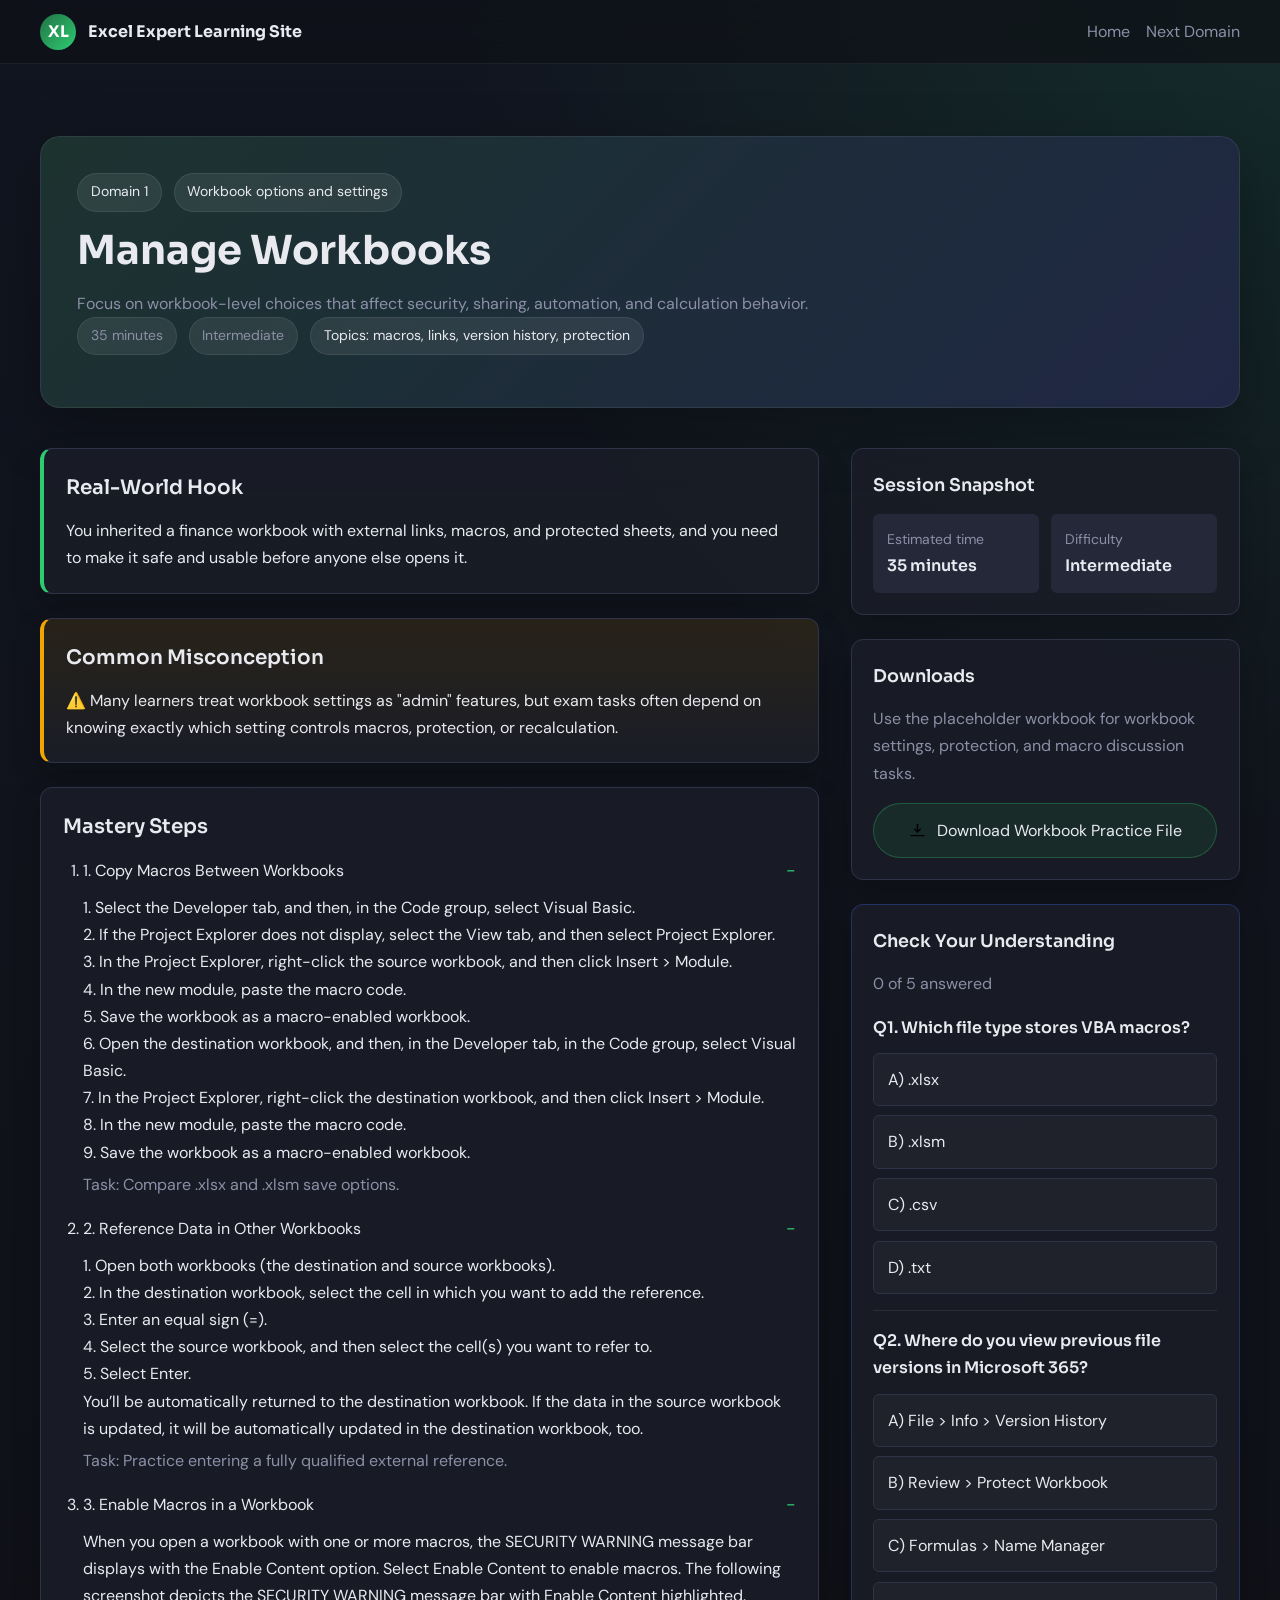
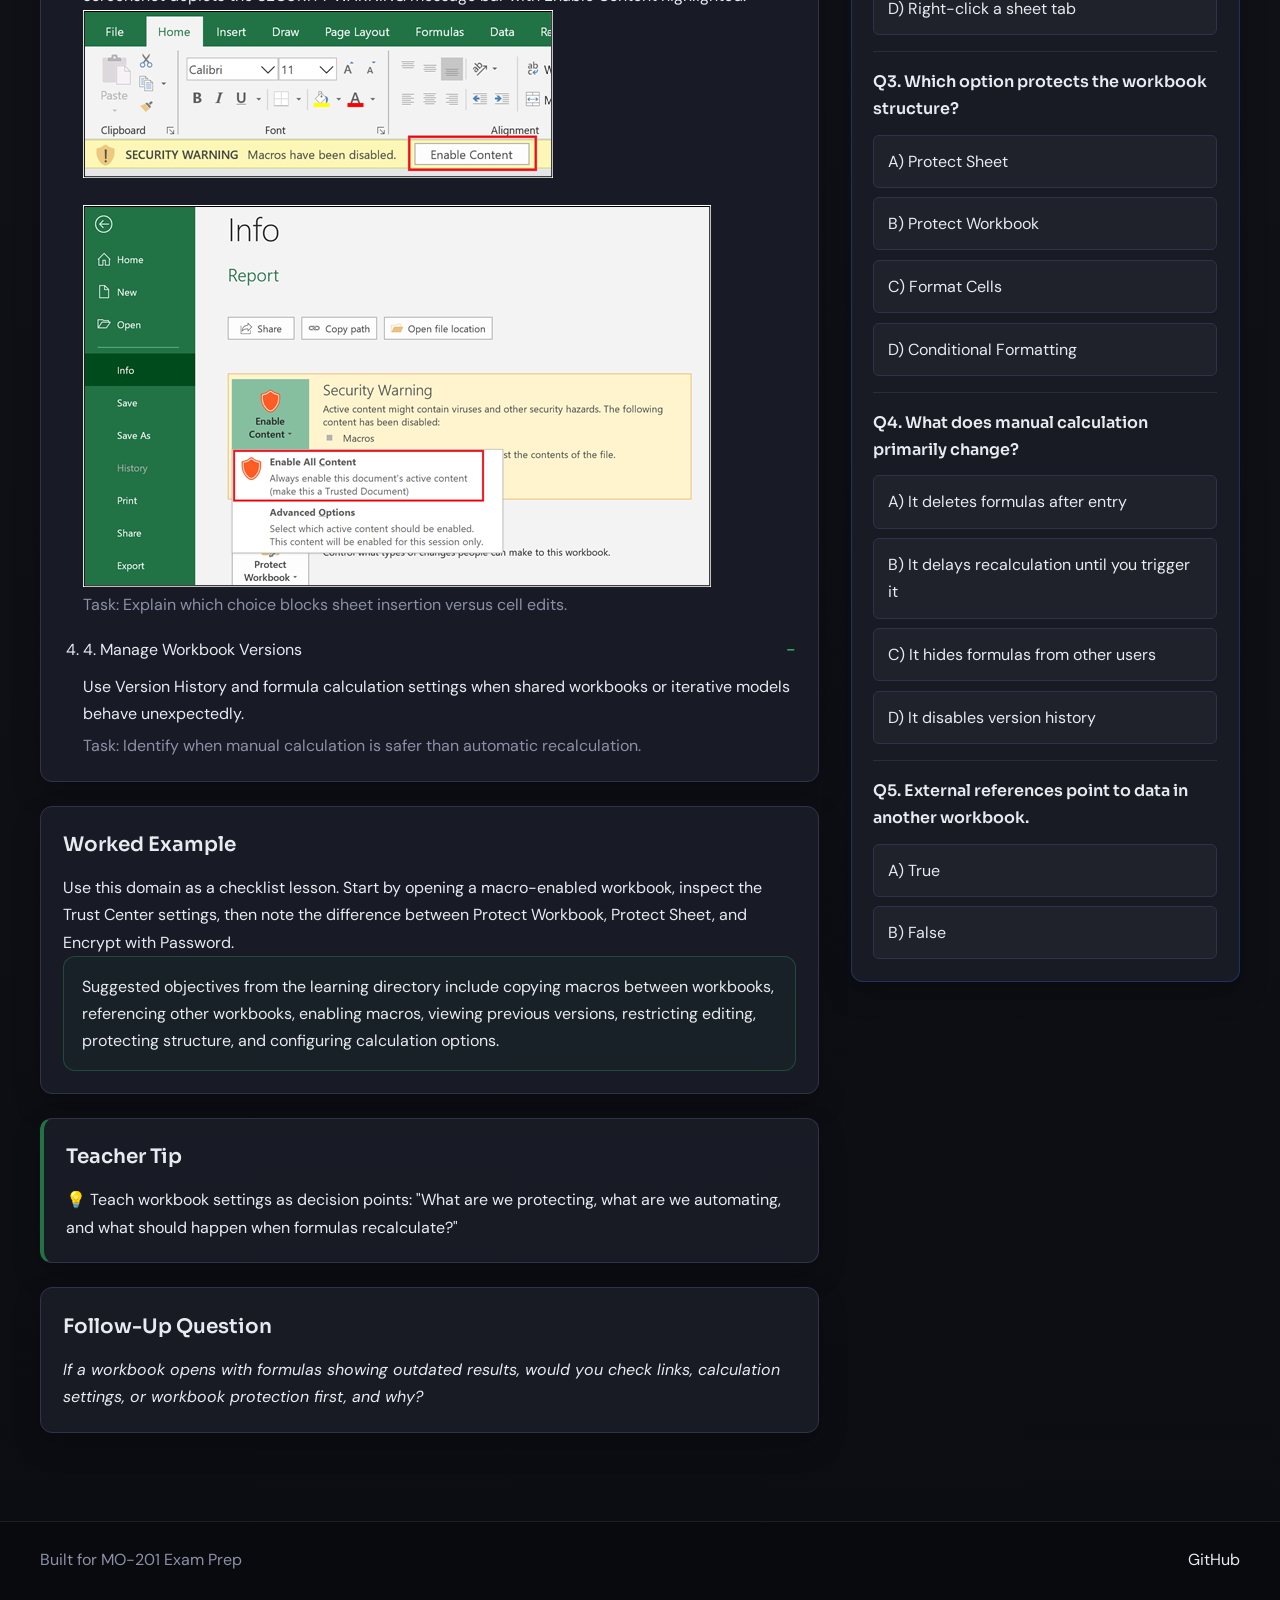
==== site/domain-1-manage-workbooks.html @ 5d4233fe "first commit" ====
<!-- PLACEHOLDER -->
<!DOCTYPE html>
<html lang="en">
<head>
  <meta charset="utf-8">
  <meta name="viewport" content="width=device-width, initial-scale=1">
  <title>Domain 1 | Manage Workbooks</title>
  <meta name="description" content="Workbook management skills for Excel Expert prep: macros, external references, version history, protection, and calculation options.">
  <meta property="og:title" content="Domain 1 | Manage Workbooks">
  <meta property="og:description" content="Study macro settings, workbook versions, protection, and workbook configuration strategies.">
  <meta property="og:type" content="article">
  <meta property="og:image" content="assets/images/domain-1-thumb-1200.png">
  <link href="https://fonts.googleapis.com/css2?family=DM+Sans:wght@400;500&family=JetBrains+Mono:wght@400&family=Sora:wght@400;600;700&display=swap" rel="stylesheet">
  <link rel="stylesheet" href="css/styles.css">
</head>
<body>
  <nav class="nav" aria-label="Main navigation"><div class="nav-inner"><a class="nav-brand" href="index.html"><span class="nav-brand-mark">XL</span><span>Excel Expert Learning Site</span></a><div class="nav-links"><a href="index.html">Home</a><a href="domain-2-manage-data-cells.html">Next Domain</a></div></div></nav>
  <header class="lesson-hero"><div class="page-wrap"><div class="lesson-hero-panel"><div class="breadcrumb"><span class="badge">Domain 1</span><span class="objective-chip">Workbook options and settings</span></div><h1>Manage Workbooks</h1><p><!-- CONTENT: Replace with objective text from Learning Directory row MO-201-1.x -->Focus on workbook-level choices that affect security, sharing, automation, and calculation behavior.</p><div class="lesson-meta"><span class="chip-time">35 minutes</span><span class="chip-difficulty">Intermediate</span><span class="badge">Topics: macros, links, version history, protection</span></div></div></div></header>
  <main class="lesson-grid">
    <article class="lesson-content">
      <section class="hook" aria-labelledby="d1-hook"><h2 class="block-title" id="d1-hook">Real-World Hook</h2><p>You inherited a finance workbook with external links, macros, and protected sheets, and you need to make it safe and usable before anyone else opens it.</p></section>
      <section class="misconception" aria-labelledby="d1-mis"><h2 class="block-title" id="d1-mis">Common Misconception</h2><p>⚠️ Many learners treat workbook settings as "admin" features, but exam tasks often depend on knowing exactly which setting controls macros, protection, or recalculation.</p></section>
      <section class="mastery-steps" aria-labelledby="d1-steps"><h2 class="block-title" id="d1-steps">Mastery Steps</h2><ol>
        <li><button class="step-toggle" type="button" aria-expanded="true"><strong>1. Copy Macros Between Workbooks</strong></button><div class="step-detail is-open"><p>	1. Select the Developer tab, and then, in the Code group, select Visual Basic. <br>
          2. If the Project Explorer does not display, select the View tab, and then select Project Explorer. <br>
          3. In the Project Explorer, right-click the source workbook, and then click Insert &gt; Module. <br>
          4. In the new module, paste the macro code. <br>
          5. Save the workbook as a macro-enabled workbook. <br>
          6. Open the destination workbook, and then, in the Developer tab, in the Code group, select Visual Basic. <br>
          7. In the Project Explorer, right-click the destination workbook, and then click Insert &gt; Module. <br>
          8. In the new module, paste the macro code. <br>
          9. Save the workbook as a macro-enabled workbook. <br>
        </p><span class="step-meta">Task: Compare <code>.xlsx</code> and <code>.xlsm</code> save options.</span></div></li>

        <li><button class="step-toggle" type="button" aria-expanded="true"><strong>2. Reference Data in Other Workbooks</strong></button><div class="step-detail is-open">
          <p>	1. Open both workbooks (the destination and source workbooks). <br>
	      2. In the destination workbook, select the cell in which you want to add the reference. <br> 
	      3. Enter an equal sign (=). <br>
	      4. Select the source workbook, and then select the cell(s) you want to refer to. <br>
	      5. Select Enter.  <br> You’ll be automatically returned to the destination workbook. If the data in the source workbook is updated, it will be automatically updated in the destination workbook, too. <br> </p>
        <span class="step-meta">Task: Practice entering a fully qualified external reference.</span></div></li>

        <li><button class="step-toggle" type="button" aria-expanded="true"><strong>3. Enable Macros in a Workbook</strong></button><div class="step-detail is-open"><p>	When you open a workbook with one or more macros, the SECURITY WARNING message bar displays with the Enable Content option. Select Enable Content to enable macros. The following screenshot depicts the SECURITY WARNING message bar with Enable Content highlighted.
          <img src="assets/images/enable-macros-in-a-workbook.png" alt="Enable Macros in a Workbook"><br>
          <img src="assets/images/enable-macros-in-a-workbook2.png" alt="Enable Macros in a Workbook">
 </p><span class="step-meta">Task: Explain which choice blocks sheet insertion versus cell edits.</span></div></li> 

        <li><button class="step-toggle" type="button" aria-expanded="true"><strong>4. Manage Workbook Versions</strong></button><div class="step-detail is-open"><p>Use Version History and formula calculation settings when shared workbooks or iterative models behave unexpectedly.</p><span class="step-meta">Task: Identify when manual calculation is safer than automatic recalculation.</span></div></li>
      </ol></section>
      <section class="worked-example" aria-labelledby="d1-example"><h2 class="block-title" id="d1-example">Worked Example</h2><p>Use this domain as a checklist lesson. Start by opening a macro-enabled workbook, inspect the Trust Center settings, then note the difference between <em>Protect Workbook</em>, <em>Protect Sheet</em>, and <em>Encrypt with Password</em>.</p><div class="callout"><p>Suggested objectives from the learning directory include copying macros between workbooks, referencing other workbooks, enabling macros, viewing previous versions, restricting editing, protecting structure, and configuring calculation options.</p></div></section>
      <section class="teacher-tip" aria-labelledby="d1-tip"><h2 class="block-title" id="d1-tip">Teacher Tip</h2><p>💡 Teach workbook settings as decision points: "What are we protecting, what are we automating, and what should happen when formulas recalculate?"</p></section>
      <section class="follow-up" aria-labelledby="d1-follow"><h2 class="block-title" id="d1-follow">Follow-Up Question</h2><p><em>If a workbook opens with formulas showing outdated results, would you check links, calculation settings, or workbook protection first, and why?</em></p></section>
    </article>
    <aside class="lesson-sidebar">
      <section class="difficulty-card" aria-labelledby="d1-snap"><h2 id="d1-snap">Session Snapshot</h2><div class="stat-row"><div class="stat-box"><span>Estimated time</span><strong>35 minutes</strong></div><div class="stat-box"><span>Difficulty</span><strong>Intermediate</strong></div></div></section>
      <section class="downloads" aria-labelledby="d1-downloads"><h2 id="d1-downloads">Downloads</h2><p>Use the placeholder workbook for workbook settings, protection, and macro discussion tasks.</p><a class="btn-download" href="assets/workbooks/manage-workbooks-practice.xlsx" download aria-label="Download manage workbooks practice workbook (Excel .xlsx)"><img src="assets/svg/icon-download.svg" alt="Download icon"><span>Download Workbook Practice File</span></a></section>
      <section class="quiz" aria-labelledby="d1-quiz"><h2 id="d1-quiz">Check Your Understanding</h2><p class="quiz-status">0 of 5 answered</p>
        <section class="quiz-question" id="d1-q1" role="radiogroup" aria-labelledby="d1-q1-label"><h3 id="d1-q1-label">Q1. Which file type stores VBA macros?</h3><div class="quiz-options"><button class="quiz-option" type="button" data-correct="false" data-feedback="Standard .xlsx files do not retain VBA macros.">A) .xlsx</button><button class="quiz-option" type="button" data-correct="true" data-feedback="Correct. Macro-enabled workbooks use the .xlsm file type.">B) .xlsm</button><button class="quiz-option" type="button" data-correct="false" data-feedback=".csv files store plain text data, not workbook macros.">C) .csv</button><button class="quiz-option" type="button" data-correct="false" data-feedback=".txt is a text format, not a macro workbook format.">D) .txt</button></div><p class="quiz-feedback" aria-live="polite"></p></section>
        <section class="quiz-question" id="d1-q2" role="radiogroup" aria-labelledby="d1-q2-label"><h3 id="d1-q2-label">Q2. Where do you view previous file versions in Microsoft 365?</h3><div class="quiz-options"><button class="quiz-option" type="button" data-correct="true" data-feedback="Correct. Version History is available from the File tab's Info area.">A) File &gt; Info &gt; Version History</button><button class="quiz-option" type="button" data-correct="false" data-feedback="Review has protection tools, not version history.">B) Review &gt; Protect Workbook</button><button class="quiz-option" type="button" data-correct="false" data-feedback="The Name Manager is unrelated to versions.">C) Formulas &gt; Name Manager</button><button class="quiz-option" type="button" data-correct="false" data-feedback="Sheet tabs do not show saved cloud versions.">D) Right-click a sheet tab</button></div><p class="quiz-feedback" aria-live="polite"></p></section>
        <section class="quiz-question" id="d1-q3" role="radiogroup" aria-labelledby="d1-q3-label"><h3 id="d1-q3-label">Q3. Which option protects the workbook structure?</h3><div class="quiz-options"><button class="quiz-option" type="button" data-correct="false" data-feedback="Protect Sheet controls edits inside a sheet, not workbook structure.">A) Protect Sheet</button><button class="quiz-option" type="button" data-correct="true" data-feedback="Correct. Protect Workbook can block adding, moving, or deleting sheets.">B) Protect Workbook</button><button class="quiz-option" type="button" data-correct="false" data-feedback="Format Cells changes styling and locking states, not structure protection directly.">C) Format Cells</button><button class="quiz-option" type="button" data-correct="false" data-feedback="Conditional formatting is unrelated.">D) Conditional Formatting</button></div><p class="quiz-feedback" aria-live="polite"></p></section>
        <section class="quiz-question" id="d1-q4" role="radiogroup" aria-labelledby="d1-q4-label"><h3 id="d1-q4-label">Q4. What does manual calculation primarily change?</h3><div class="quiz-options"><button class="quiz-option" type="button" data-correct="false" data-feedback="It does not remove formulas.">A) It deletes formulas after entry</button><button class="quiz-option" type="button" data-correct="true" data-feedback="Correct. Excel waits to recalculate until you refresh calculation manually.">B) It delays recalculation until you trigger it</button><button class="quiz-option" type="button" data-correct="false" data-feedback="Manual calculation does not encrypt a workbook.">C) It hides formulas from other users</button><button class="quiz-option" type="button" data-correct="false" data-feedback="Workbook opening behavior is separate from calculation mode.">D) It disables version history</button></div><p class="quiz-feedback" aria-live="polite"></p></section>
        <section class="quiz-question" id="d1-q5" role="radiogroup" aria-labelledby="d1-q5-label"><h3 id="d1-q5-label">Q5. External references point to data in another workbook.</h3><div class="quiz-options"><button class="quiz-option" type="button" data-correct="true" data-feedback="Correct. External references link a formula to cells or ranges in another workbook.">A) True</button><button class="quiz-option" type="button" data-correct="false" data-feedback="False is incorrect here; this is exactly what an external reference does.">B) False</button></div><p class="quiz-feedback" aria-live="polite"></p></section>
        <p class="quiz-summary" hidden></p>
      </section>
    </aside>
  </main>
  <footer class="footer"><div class="footer-inner"><p>Built for MO-201 Exam Prep</p><a href="https://github.com/" target="_blank" rel="noreferrer">GitHub</a></div></footer>
  <script src="js/app.js"></script>
</body>
</html>
---- site/css/styles.css ----
html, body, div, span, applet, object, iframe,
h1, h2, h3, h4, h5, h6, p, blockquote, pre,
a, abbr, acronym, address, big, cite, code,
del, dfn, em, img, ins, kbd, q, s, samp,
small, strike, strong, sub, sup, tt, var,
b, u, i, center, dl, dt, dd, ol, ul, li,
fieldset, form, label, legend, table, caption,
tbody, tfoot, thead, tr, th, td, article,
aside, canvas, details, embed, figure, figcaption,
footer, header, hgroup, menu, nav, output, ruby,
section, summary, time, mark, audio, video {
  margin: 0;
  padding: 0;
  border: 0;
  font: inherit;
  vertical-align: baseline;
}

article, aside, details, figcaption, figure,
footer, header, hgroup, menu, nav, section {
  display: block;
}

body {
  line-height: 1;
}

ol, ul {
  list-style: none;
}

blockquote, q {
  quotes: none;
}

blockquote::before, blockquote::after,
q::before, q::after {
  content: '';
  content: none;
}

table {
  border-collapse: collapse;
  border-spacing: 0;
}

:root {
  --color-bg: #0f1117;
  --color-surface: #1a1d27;
  --color-surface-2: #242838;
  --color-accent: #217346;
  --color-accent-light: #2ecc71;
  --color-text: #e8eaf0;
  --color-text-muted: #8b90a7;
  --color-border: #2f3347;
  --color-warning: #f0a500;
  --color-quiz: #3b5bdb;
  --radius-sm: 6px;
  --radius-md: 12px;
  --radius-lg: 20px;
  --font-display: 'Sora', sans-serif;
  --font-body: 'DM Sans', sans-serif;
  --font-mono: 'JetBrains Mono', monospace;
  --shadow-lg: 0 20px 60px rgba(0, 0, 0, 0.28);
  --shadow-md: 0 12px 30px rgba(0, 0, 0, 0.2);
  --content-width: 1200px;
}

*,
*::before,
*::after {
  box-sizing: border-box;
}

html {
  scroll-behavior: smooth;
}

body {
  background:
    radial-gradient(circle at top right, rgba(46, 204, 113, 0.12), transparent 24%),
    linear-gradient(180deg, #111520 0%, #0f1117 50%, #0b0d12 100%);
  color: var(--color-text);
  font-family: var(--font-body);
  font-size: 1rem;
  line-height: 1.7;
  min-height: 100vh;
}

img {
  display: block;
  max-width: 100%;
}

a {
  color: inherit;
  text-decoration: none;
}

button,
input,
textarea {
  font: inherit;
}

button {
  border: 0;
  cursor: pointer;
}

::selection {
  background: rgba(46, 204, 113, 0.28);
  color: #fff;
}

.sr-only {
  position: absolute;
  width: 1px;
  height: 1px;
  padding: 0;
  margin: -1px;
  overflow: hidden;
  clip: rect(0, 0, 0, 0);
  white-space: nowrap;
  border: 0;
}

.site-shell,
.page-wrap {
  width: min(100% - 2rem, var(--content-width));
  margin: 0 auto;
}

.nav {
  position: sticky;
  top: 0;
  z-index: 40;
  height: 64px;
  border-bottom: 1px solid rgba(255, 255, 255, 0.06);
  background: rgba(15, 17, 23, 0.72);
  backdrop-filter: blur(12px);
  transition: box-shadow 0.2s ease, background 0.2s ease;
}

.nav.scrolled {
  box-shadow: 0 12px 30px rgba(0, 0, 0, 0.25);
  background: rgba(15, 17, 23, 0.9);
}

.nav-inner {
  width: min(100% - 2rem, var(--content-width));
  height: 100%;
  margin: 0 auto;
  display: flex;
  align-items: center;
  justify-content: space-between;
  gap: 1rem;
}

.nav-brand {
  display: inline-flex;
  align-items: center;
  gap: 0.75rem;
  font-family: var(--font-display);
  font-weight: 700;
}

.nav-brand-mark {
  width: 2.25rem;
  height: 2.25rem;
  display: inline-grid;
  place-items: center;
  border-radius: 50%;
  background: linear-gradient(135deg, var(--color-accent), var(--color-accent-light));
  color: #fff;
}

.nav-links {
  display: flex;
  align-items: center;
  flex-wrap: wrap;
  gap: 1rem;
  color: var(--color-text-muted);
}

.nav-links a:hover,
.nav-links a:focus-visible {
  color: var(--color-text);
}

.btn-primary,
.btn-download,
.btn-secondary,
.copy-btn {
  display: inline-flex;
  align-items: center;
  justify-content: center;
  gap: 0.65rem;
  min-height: 2.875rem;
  padding: 0.8rem 1.1rem;
  border-radius: 999px;
  transition: transform 0.18s ease, background 0.18s ease, border-color 0.18s ease;
}

.btn-primary {
  background: linear-gradient(135deg, var(--color-accent), var(--color-accent-light));
  color: #fff;
  font-weight: 600;
  box-shadow: var(--shadow-md);
}

.btn-secondary,
.copy-btn {
  border: 1px solid var(--color-border);
  background: rgba(255, 255, 255, 0.03);
  color: var(--color-text);
}

.btn-download {
  width: 100%;
  border: 1px solid rgba(46, 204, 113, 0.3);
  background: rgba(33, 115, 70, 0.18);
  color: var(--color-text);
}

.btn-primary:hover,
.btn-download:hover,
.btn-secondary:hover,
.copy-btn:hover {
  transform: translateY(-1px);
}

.page-header,
.lesson-hero {
  padding: 4.5rem 0 2.5rem;
}

.hero-panel,
.lesson-hero-panel {
  border: 1px solid rgba(255, 255, 255, 0.08);
  border-radius: var(--radius-lg);
  background:
    linear-gradient(135deg, rgba(33, 115, 70, 0.25), rgba(59, 91, 219, 0.16)),
    var(--color-surface);
  box-shadow: var(--shadow-lg);
  padding: 2.25rem;
}

.hero-panel h1,
.lesson-hero h1 {
  font-family: var(--font-display);
  font-size: clamp(2rem, 4vw, 2.5rem);
  line-height: 1.15;
  font-weight: 700;
  margin-bottom: 1rem;
}

.hero-panel p,
.lesson-hero p {
  color: var(--color-text-muted);
  max-width: 70ch;
}

.hero-actions {
  display: flex;
  gap: 1rem;
  flex-wrap: wrap;
  margin-top: 1.5rem;
}

.breadcrumb,
.hero-meta,
.lesson-meta {
  display: flex;
  align-items: center;
  gap: 0.75rem;
  flex-wrap: wrap;
  margin-bottom: 1rem;
}

.badge,
.chip-time,
.chip-difficulty,
.objective-chip {
  display: inline-flex;
  align-items: center;
  gap: 0.4rem;
  padding: 0.4rem 0.8rem;
  border-radius: 999px;
  background: rgba(255, 255, 255, 0.08);
  border: 1px solid rgba(255, 255, 255, 0.08);
  color: var(--color-text);
  font-size: 0.875rem;
}

.chip-time,
.chip-difficulty {
  color: var(--color-text-muted);
}

.lesson-grid {
  width: min(100% - 2rem, var(--content-width));
  margin: 0 auto;
  padding: 0 0 4rem;
  display: grid;
  grid-template-columns: minmax(0, 2fr) minmax(280px, 1fr);
  gap: 2rem;
  align-items: start;
}

.lesson-content,
.lesson-sidebar {
  min-width: 0;
}

.lesson-content > *,
.lesson-sidebar > * {
  margin-bottom: 1.5rem;
}

.hook,
.misconception,
.mastery-steps,
.worked-example,
.teacher-tip,
.follow-up,
.difficulty-card,
.downloads,
.quiz,
.domain-card,
.use-step,
.resource-list,
.overview-card {
  border: 1px solid var(--color-border);
  border-radius: var(--radius-md);
  background: rgba(26, 29, 39, 0.92);
  padding: 1.35rem;
  box-shadow: var(--shadow-md);
}

.hook {
  border-left: 4px solid var(--color-accent-light);
}

.misconception {
  border-left: 4px solid var(--color-warning);
  background: linear-gradient(180deg, rgba(240, 165, 0, 0.11), rgba(26, 29, 39, 0.94));
}

.teacher-tip {
  border-left: 4px solid var(--color-accent);
}

.follow-up em {
  color: var(--color-text);
  font-style: italic;
}

.block-title {
  font-family: var(--font-display);
  font-size: 1.25rem;
  font-weight: 600;
  margin-bottom: 0.75rem;
}

.mastery-steps ol {
  list-style: decimal;
  padding-left: 1.25rem;
}

.mastery-steps li + li {
  margin-top: 1rem;
}

.mastery-steps strong {
  color: var(--color-text);
}

.step-meta {
  display: block;
  color: var(--color-text-muted);
  margin-top: 0.3rem;
}

.step-toggle {
  width: 100%;
  display: flex;
  justify-content: space-between;
  align-items: center;
  gap: 1rem;
  background: transparent;
  color: var(--color-text);
  padding: 0;
  text-align: left;
}

.step-toggle::after {
  content: '+';
  color: var(--color-accent-light);
  font-size: 1.1rem;
}

.step-toggle[aria-expanded='true']::after {
  content: '-';
}

.step-detail {
  margin-top: 0.5rem;
}

.csv-toolbar {
  display: flex;
  justify-content: space-between;
  align-items: center;
  gap: 1rem;
  flex-wrap: wrap;
  margin-bottom: 0.9rem;
}

.csv-preview {
  overflow-x: auto;
  border: 1px solid rgba(255, 255, 255, 0.08);
  border-radius: var(--radius-sm);
  background: rgba(10, 12, 18, 0.86);
}

.csv-preview table {
  width: 100%;
  min-width: 620px;
  font-family: var(--font-mono);
  font-size: 0.875rem;
}

.csv-preview caption {
  caption-side: top;
  text-align: left;
  padding: 0.85rem 1rem 0;
  color: var(--color-text-muted);
}

.csv-preview th,
.csv-preview td {
  border: 1px solid rgba(255, 255, 255, 0.08);
  padding: 0.75rem;
  text-align: left;
}

.csv-preview thead th,
.csv-preview tbody th {
  background: rgba(255, 255, 255, 0.04);
  font-weight: 500;
}

.lesson-sidebar {
  position: sticky;
  top: 88px;
}

.difficulty-card h2,
.downloads h2,
.quiz h2 {
  font-family: var(--font-display);
  font-size: 1.1rem;
  font-weight: 600;
  margin-bottom: 0.85rem;
}

.stat-row {
  display: grid;
  grid-template-columns: repeat(2, minmax(0, 1fr));
  gap: 0.75rem;
}

.stat-box {
  padding: 0.85rem;
  border-radius: var(--radius-sm);
  background: var(--color-surface-2);
}

.stat-box span {
  display: block;
  color: var(--color-text-muted);
  font-size: 0.875rem;
}

.stat-box strong {
  font-family: var(--font-display);
  font-weight: 600;
}

.downloads p {
  color: var(--color-text-muted);
  margin-bottom: 1rem;
}

.downloads img {
  width: 1.15rem;
  height: 1.15rem;
}

.quiz {
  border-color: rgba(59, 91, 219, 0.35);
}

.quiz-status {
  color: var(--color-text-muted);
  margin-bottom: 1rem;
}

.quiz-question + .quiz-question {
  margin-top: 1rem;
  padding-top: 1rem;
  border-top: 1px solid rgba(255, 255, 255, 0.08);
}

.quiz-question h3 {
  font-family: var(--font-display);
  font-size: 1rem;
  font-weight: 600;
  margin-bottom: 0.75rem;
}

.quiz-options {
  display: grid;
  gap: 0.6rem;
}

.quiz-option {
  width: 100%;
  text-align: left;
  border-radius: var(--radius-sm);
  border: 1px solid var(--color-border);
  background: rgba(255, 255, 255, 0.03);
  color: var(--color-text);
  padding: 0.75rem 0.85rem;
}

.quiz-option:hover,
.quiz-option:focus-visible {
  border-color: rgba(59, 91, 219, 0.7);
}

.quiz-option.correct {
  border-color: rgba(46, 204, 113, 0.8);
  background: rgba(46, 204, 113, 0.1);
}

.quiz-option.incorrect {
  border-color: rgba(240, 165, 0, 0.8);
  background: rgba(240, 165, 0, 0.08);
}

.quiz-feedback {
  display: none;
  margin-top: 0.65rem;
  padding: 0.7rem 0.8rem;
  border-radius: var(--radius-sm);
  background: rgba(255, 255, 255, 0.05);
  color: var(--color-text-muted);
}

.quiz-feedback.is-visible {
  display: block;
}

.quiz-summary {
  margin-top: 1rem;
  padding: 0.9rem;
  border-radius: var(--radius-sm);
  background: rgba(59, 91, 219, 0.12);
  color: var(--color-text);
}

.domain-grid {
  display: grid;
  grid-template-columns: repeat(3, minmax(0, 1fr));
  gap: 1.25rem;
}

.domain-card {
  position: relative;
  overflow: hidden;
  display: flex;
  flex-direction: column;
  gap: 1rem;
}

.domain-card::after {
  content: '';
  position: absolute;
  inset: auto 0 0 0;
  height: 4px;
  background: linear-gradient(90deg, var(--color-accent), var(--color-accent-light));
}

.domain-card:hover {
  transform: translateY(-3px);
}

.domain-card-header {
  display: flex;
  justify-content: space-between;
  align-items: flex-start;
  gap: 1rem;
}

.domain-icon {
  width: 3rem;
  height: 3rem;
  padding: 0.65rem;
  border-radius: var(--radius-sm);
  background: rgba(33, 115, 70, 0.14);
  color: var(--color-accent-light);
}

.domain-card h3 {
  font-family: var(--font-display);
  font-size: 1.2rem;
  font-weight: 600;
}

.domain-card p,
.use-step p,
.overview-card p,
.resource-list li {
  color: var(--color-text-muted);
}

.domain-meta,
.resource-list ul {
  display: flex;
  flex-wrap: wrap;
  gap: 0.6rem;
}

.progress-toggle {
  display: inline-flex;
  align-items: center;
  gap: 0.55rem;
  color: var(--color-text-muted);
}

.progress-toggle input {
  accent-color: var(--color-accent-light);
}

.section-block {
  padding: 1rem 0 4rem;
}

.section-block h2 {
  font-family: var(--font-display);
  font-size: 1.75rem;
  font-weight: 600;
  margin-bottom: 0.75rem;
}

.section-intro {
  color: var(--color-text-muted);
  margin-bottom: 1.5rem;
  max-width: 70ch;
}

.three-up {
  display: grid;
  grid-template-columns: repeat(3, minmax(0, 1fr));
  gap: 1.25rem;
}

.callout {
  border: 1px solid rgba(46, 204, 113, 0.25);
  background: rgba(33, 115, 70, 0.08);
  border-radius: var(--radius-md);
  padding: 1rem 1.15rem;
}

.footer {
  border-top: 1px solid rgba(255, 255, 255, 0.08);
  background: rgba(0, 0, 0, 0.2);
}

.footer-inner {
  width: min(100% - 2rem, var(--content-width));
  margin: 0 auto;
  padding: 1.5rem 0 2rem;
  display: flex;
  justify-content: space-between;
  gap: 1rem;
  flex-wrap: wrap;
  color: var(--color-text-muted);
}

.footer a {
  color: var(--color-text);
}

.footer a:hover,
.footer a:focus-visible {
  color: var(--color-accent-light);
}

/* Tablet */
@media (max-width: 1024px) {
  .domain-grid,
  .three-up {
    grid-template-columns: repeat(2, minmax(0, 1fr));
  }

  .lesson-grid {
    grid-template-columns: 1fr;
  }

  .lesson-sidebar {
    position: static;
  }
}

/* Mobile */
@media (max-width: 768px) {
  .nav {
    height: auto;
    padding: 0.8rem 0;
  }

  .nav-inner,
  .nav-links {
    align-items: flex-start;
  }

  .nav-inner {
    flex-direction: column;
  }

  .domain-grid,
  .three-up {
    grid-template-columns: 1fr;
  }

  .lesson-hero,
  .page-header {
    padding-top: 3.25rem;
  }

  .hero-panel,
  .lesson-hero-panel {
    padding: 1.5rem;
  }

  .mastery-steps li {
    padding-bottom: 0.65rem;
    border-bottom: 1px solid rgba(255, 255, 255, 0.06);
  }

  .mastery-steps li:last-child {
    border-bottom: 0;
  }

  .mastery-steps .step-detail {
    display: none;
  }

  .mastery-steps .step-detail.is-open {
    display: block;
  }
}

/* Small mobile */
@media (max-width: 480px) {
  body {
    font-size: 0.95rem;
  }

  .hero-actions,
  .breadcrumb,
  .lesson-meta,
  .domain-meta,
  .stat-row {
    grid-template-columns: 1fr;
  }

  .hero-actions {
    flex-direction: column;
  }

  .btn-primary,
  .btn-secondary,
  .copy-btn {
    width: 100%;
  }
}

@media print {
  body {
    background: #fff;
    color: #000;
    font-size: 11pt;
  }

  .nav,
  .lesson-sidebar,
  .footer,
  .copy-btn,
  .btn-primary,
  .btn-secondary {
    display: none !important;
  }

  .lesson-grid,
  .page-wrap,
  .site-shell {
    width: 100%;
    margin: 0;
    padding: 0;
    display: block;
  }

  .hook,
  .misconception,
  .mastery-steps,
  .worked-example,
  .teacher-tip,
  .follow-up {
    box-shadow: none;
    border: 1px solid #aaa;
    background: #fff;
    break-inside: avoid;
  }
}
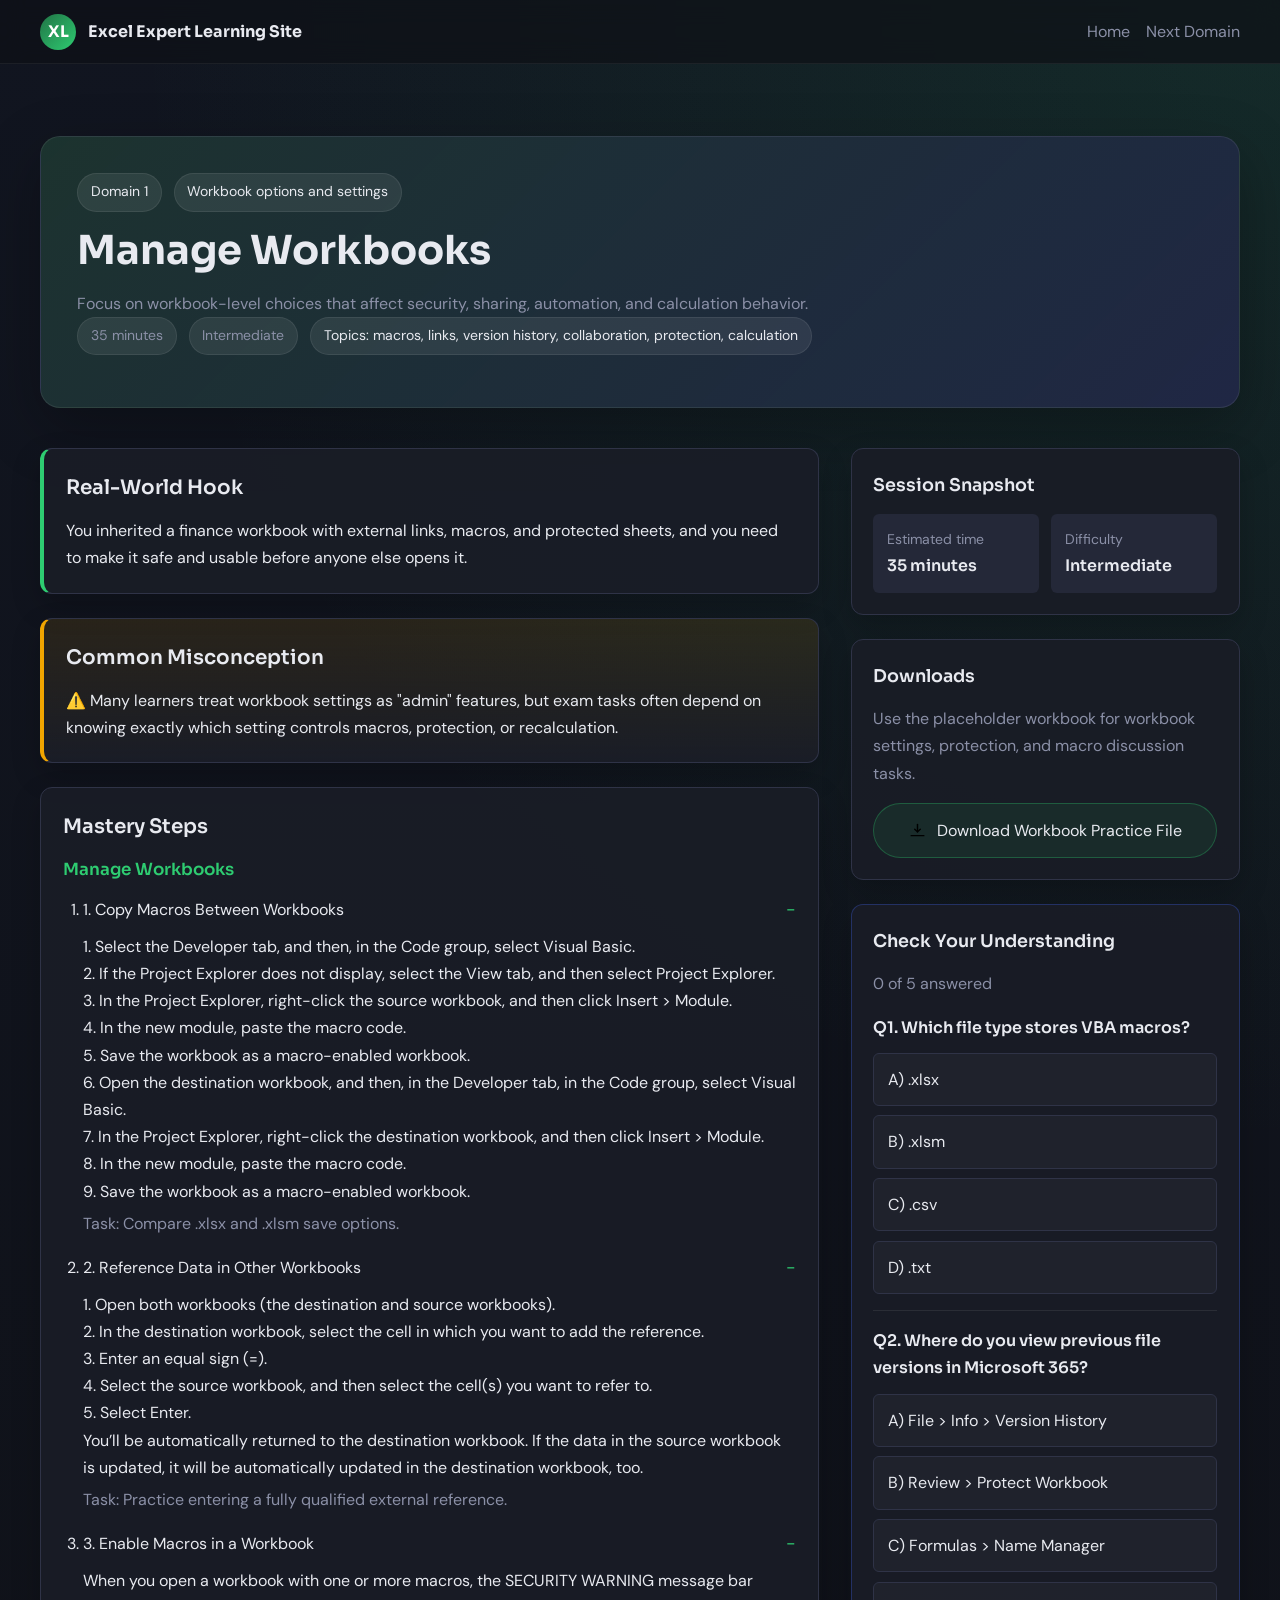
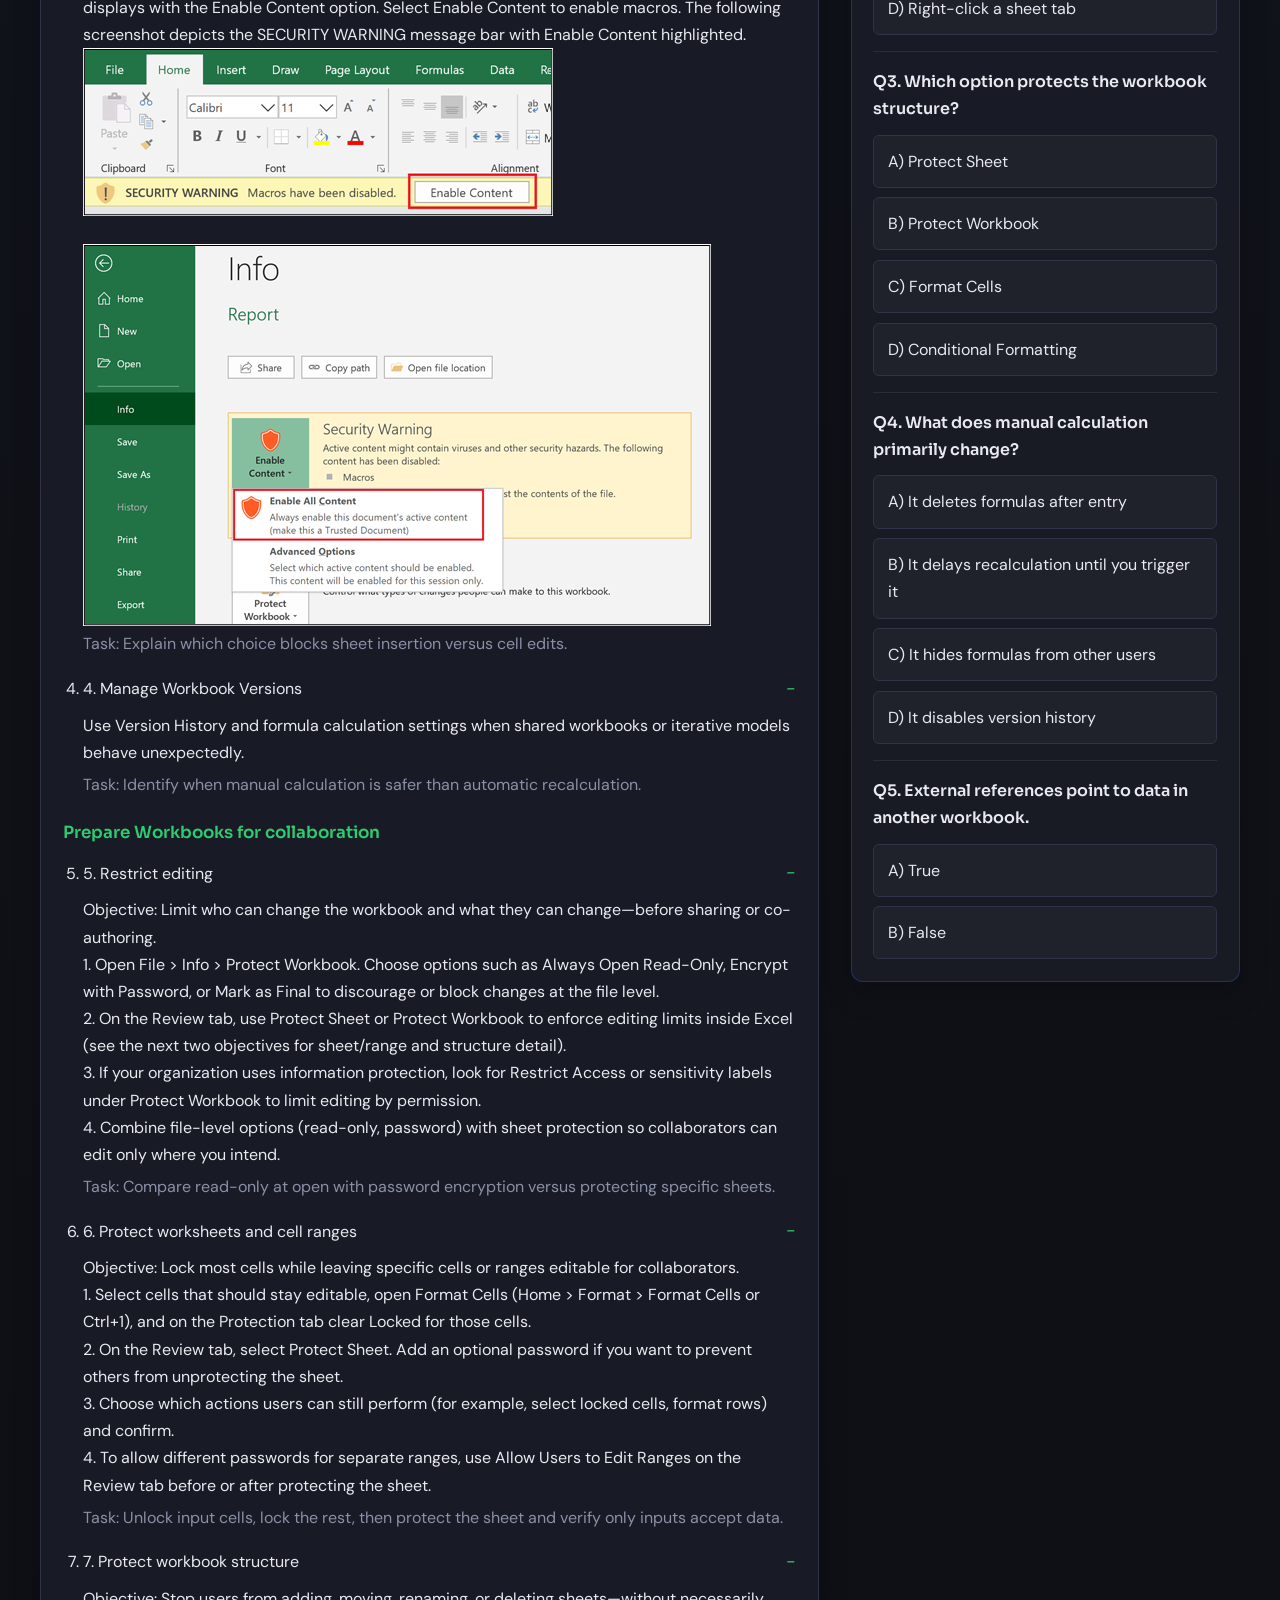
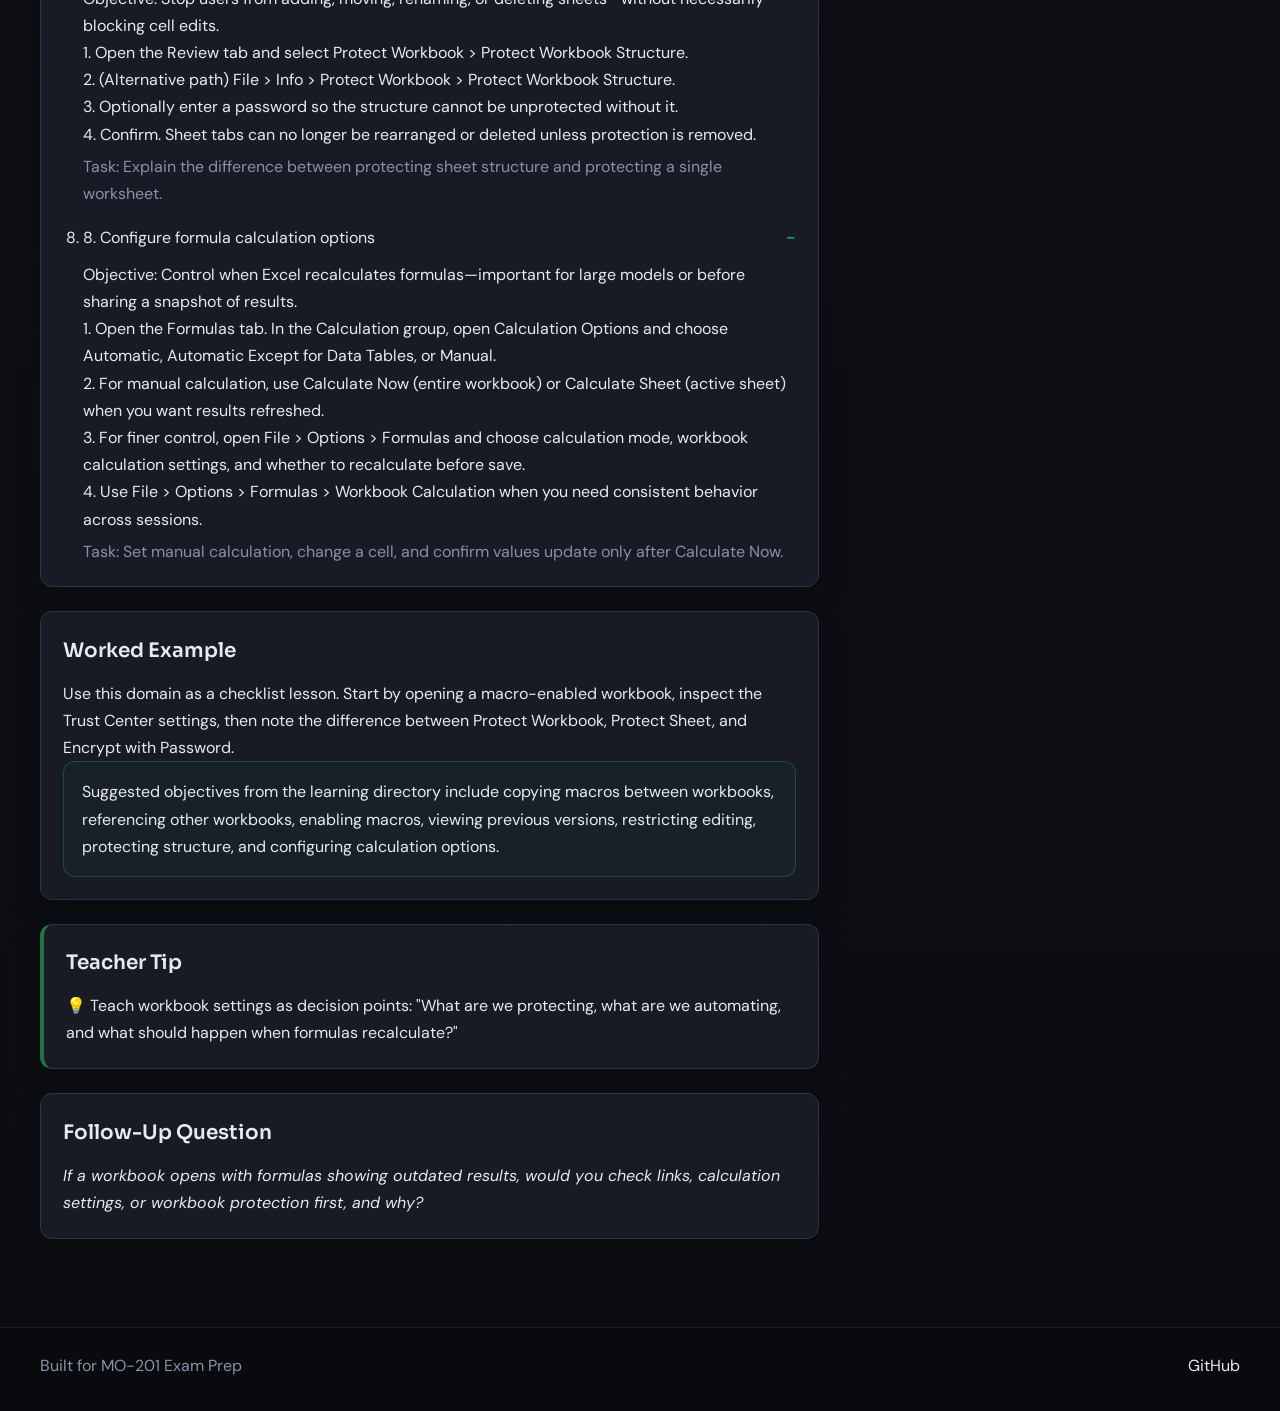
==== commit abda1235: "relocation of folders" ====
--- a/site/domain-1-manage-workbooks.html
+++ b/site/domain-1-manage-workbooks.html
@@ -15,12 +15,15 @@
 </head>
 <body>
   <nav class="nav" aria-label="Main navigation"><div class="nav-inner"><a class="nav-brand" href="index.html"><span class="nav-brand-mark">XL</span><span>Excel Expert Learning Site</span></a><div class="nav-links"><a href="index.html">Home</a><a href="domain-2-manage-data-cells.html">Next Domain</a></div></div></nav>
-  <header class="lesson-hero"><div class="page-wrap"><div class="lesson-hero-panel"><div class="breadcrumb"><span class="badge">Domain 1</span><span class="objective-chip">Workbook options and settings</span></div><h1>Manage Workbooks</h1><p><!-- CONTENT: Replace with objective text from Learning Directory row MO-201-1.x -->Focus on workbook-level choices that affect security, sharing, automation, and calculation behavior.</p><div class="lesson-meta"><span class="chip-time">35 minutes</span><span class="chip-difficulty">Intermediate</span><span class="badge">Topics: macros, links, version history, protection</span></div></div></div></header>
+  <header class="lesson-hero"><div class="page-wrap"><div class="lesson-hero-panel"><div class="breadcrumb"><span class="badge">Domain 1</span><span class="objective-chip">Workbook options and settings</span></div><h1>Manage Workbooks</h1><p><!-- CONTENT: Replace with objective text from Learning Directory row MO-201-1.x -->Focus on workbook-level choices that affect security, sharing, automation, and calculation behavior.</p><div class="lesson-meta"><span class="chip-time">35 minutes</span><span class="chip-difficulty">Intermediate</span><span class="badge">Topics: macros, links, version history, collaboration, protection, calculation</span></div></div></div></header>
   <main class="lesson-grid">
     <article class="lesson-content">
       <section class="hook" aria-labelledby="d1-hook"><h2 class="block-title" id="d1-hook">Real-World Hook</h2><p>You inherited a finance workbook with external links, macros, and protected sheets, and you need to make it safe and usable before anyone else opens it.</p></section>
       <section class="misconception" aria-labelledby="d1-mis"><h2 class="block-title" id="d1-mis">Common Misconception</h2><p>⚠️ Many learners treat workbook settings as "admin" features, but exam tasks often depend on knowing exactly which setting controls macros, protection, or recalculation.</p></section>
-      <section class="mastery-steps" aria-labelledby="d1-steps"><h2 class="block-title" id="d1-steps">Mastery Steps</h2><ol>
+      <section class="mastery-steps" aria-labelledby="d1-steps"><h2 class="block-title" id="d1-steps">Mastery Steps</h2>
+        <h3 class="mastery-group-heading">Manage Workbooks</h3>
+        <ol>
+        <!-- OBJECTIVE 1.1.1 -->
         <li><button class="step-toggle" type="button" aria-expanded="true"><strong>1. Copy Macros Between Workbooks</strong></button><div class="step-detail is-open"><p>	1. Select the Developer tab, and then, in the Code group, select Visual Basic. <br>
           2. If the Project Explorer does not display, select the View tab, and then select Project Explorer. <br>
           3. In the Project Explorer, right-click the source workbook, and then click Insert &gt; Module. <br>
@@ -32,6 +35,7 @@
           9. Save the workbook as a macro-enabled workbook. <br>
         </p><span class="step-meta">Task: Compare <code>.xlsx</code> and <code>.xlsm</code> save options.</span></div></li>
 
+        <!-- OBJECTIVE 1.1.2 -->
         <li><button class="step-toggle" type="button" aria-expanded="true"><strong>2. Reference Data in Other Workbooks</strong></button><div class="step-detail is-open">
           <p>	1. Open both workbooks (the destination and source workbooks). <br>
 	      2. In the destination workbook, select the cell in which you want to add the reference. <br> 
@@ -40,13 +44,40 @@
 	      5. Select Enter.  <br> You’ll be automatically returned to the destination workbook. If the data in the source workbook is updated, it will be automatically updated in the destination workbook, too. <br> </p>
         <span class="step-meta">Task: Practice entering a fully qualified external reference.</span></div></li>
 
+        <!-- OBJECTIVE 1.1.3 -->
         <li><button class="step-toggle" type="button" aria-expanded="true"><strong>3. Enable Macros in a Workbook</strong></button><div class="step-detail is-open"><p>	When you open a workbook with one or more macros, the SECURITY WARNING message bar displays with the Enable Content option. Select Enable Content to enable macros. The following screenshot depicts the SECURITY WARNING message bar with Enable Content highlighted.
           <img src="assets/images/enable-macros-in-a-workbook.png" alt="Enable Macros in a Workbook"><br>
           <img src="assets/images/enable-macros-in-a-workbook2.png" alt="Enable Macros in a Workbook">
  </p><span class="step-meta">Task: Explain which choice blocks sheet insertion versus cell edits.</span></div></li> 
 
+        <!-- OBJECTIVE 1.1.4 -->
         <li><button class="step-toggle" type="button" aria-expanded="true"><strong>4. Manage Workbook Versions</strong></button><div class="step-detail is-open"><p>Use Version History and formula calculation settings when shared workbooks or iterative models behave unexpectedly.</p><span class="step-meta">Task: Identify when manual calculation is safer than automatic recalculation.</span></div></li>
-      </ol></section>
+        </ol>
+
+        <h3 class="mastery-group-heading">Prepare Workbooks for collaboration</h3>
+        <ol start="5">
+        <!-- OBJECTIVE 1.2.x collaboration -->
+        <li><button class="step-toggle" type="button" aria-expanded="true"><strong>5. Restrict editing</strong></button><div class="step-detail is-open"><p><strong>Objective:</strong> Limit who can change the workbook and what they can change—before sharing or co-authoring.</p><p>1. Open <strong>File</strong> &gt; <strong>Info</strong> &gt; <strong>Protect Workbook</strong>. Choose options such as <strong>Always Open Read-Only</strong>, <strong>Encrypt with Password</strong>, or <strong>Mark as Final</strong> to discourage or block changes at the file level.<br>
+2. On the <strong>Review</strong> tab, use <strong>Protect Sheet</strong> or <strong>Protect Workbook</strong> to enforce editing limits inside Excel (see the next two objectives for sheet/range and structure detail).<br>
+3. If your organization uses information protection, look for <strong>Restrict Access</strong> or sensitivity labels under <strong>Protect Workbook</strong> to limit editing by permission.<br>
+4. Combine file-level options (read-only, password) with sheet protection so collaborators can edit only where you intend.</p><span class="step-meta">Task: Compare read-only at open with password encryption versus protecting specific sheets.</span></div></li>
+
+        <li><button class="step-toggle" type="button" aria-expanded="true"><strong>6. Protect worksheets and cell ranges</strong></button><div class="step-detail is-open"><p><strong>Objective:</strong> Lock most cells while leaving specific cells or ranges editable for collaborators.</p><p>1. Select cells that should stay editable, open <strong>Format Cells</strong> (<strong>Home</strong> &gt; <strong>Format</strong> &gt; <strong>Format Cells</strong> or <strong>Ctrl+1</strong>), and on the <strong>Protection</strong> tab clear <strong>Locked</strong> for those cells.<br>
+2. On the <strong>Review</strong> tab, select <strong>Protect Sheet</strong>. Add an optional password if you want to prevent others from unprotecting the sheet.<br>
+3. Choose which actions users can still perform (for example, select locked cells, format rows) and confirm.<br>
+4. To allow different passwords for separate ranges, use <strong>Allow Users to Edit Ranges</strong> on the <strong>Review</strong> tab before or after protecting the sheet.</p><span class="step-meta">Task: Unlock input cells, lock the rest, then protect the sheet and verify only inputs accept data.</span></div></li>
+
+        <li><button class="step-toggle" type="button" aria-expanded="true"><strong>7. Protect workbook structure</strong></button><div class="step-detail is-open"><p><strong>Objective:</strong> Stop users from adding, moving, renaming, or deleting sheets—without necessarily blocking cell edits.</p><p>1. Open the <strong>Review</strong> tab and select <strong>Protect Workbook</strong> &gt; <strong>Protect Workbook Structure</strong>.<br>
+2. (Alternative path) <strong>File</strong> &gt; <strong>Info</strong> &gt; <strong>Protect Workbook</strong> &gt; <strong>Protect Workbook Structure</strong>.<br>
+3. Optionally enter a password so the structure cannot be unprotected without it.<br>
+4. Confirm. Sheet tabs can no longer be rearranged or deleted unless protection is removed.</p><span class="step-meta">Task: Explain the difference between protecting sheet structure and protecting a single worksheet.</span></div></li>
+
+        <li><button class="step-toggle" type="button" aria-expanded="true"><strong>8. Configure formula calculation options</strong></button><div class="step-detail is-open"><p><strong>Objective:</strong> Control when Excel recalculates formulas—important for large models or before sharing a snapshot of results.</p><p>1. Open the <strong>Formulas</strong> tab. In the <strong>Calculation</strong> group, open <strong>Calculation Options</strong> and choose <strong>Automatic</strong>, <strong>Automatic Except for Data Tables</strong>, or <strong>Manual</strong>.<br>
+2. For manual calculation, use <strong>Calculate Now</strong> (entire workbook) or <strong>Calculate Sheet</strong> (active sheet) when you want results refreshed.<br>
+3. For finer control, open <strong>File</strong> &gt; <strong>Options</strong> &gt; <strong>Formulas</strong> and choose calculation mode, workbook calculation settings, and whether to recalculate before save.<br>
+4. Use <strong>File</strong> &gt; <strong>Options</strong> &gt; <strong>Formulas</strong> &gt; <strong>Workbook Calculation</strong> when you need consistent behavior across sessions.</p><span class="step-meta">Task: Set manual calculation, change a cell, and confirm values update only after Calculate Now.</span></div></li>
+        </ol>
+      </section>
       <section class="worked-example" aria-labelledby="d1-example"><h2 class="block-title" id="d1-example">Worked Example</h2><p>Use this domain as a checklist lesson. Start by opening a macro-enabled workbook, inspect the Trust Center settings, then note the difference between <em>Protect Workbook</em>, <em>Protect Sheet</em>, and <em>Encrypt with Password</em>.</p><div class="callout"><p>Suggested objectives from the learning directory include copying macros between workbooks, referencing other workbooks, enabling macros, viewing previous versions, restricting editing, protecting structure, and configuring calculation options.</p></div></section>
       <section class="teacher-tip" aria-labelledby="d1-tip"><h2 class="block-title" id="d1-tip">Teacher Tip</h2><p>💡 Teach workbook settings as decision points: "What are we protecting, what are we automating, and what should happen when formulas recalculate?"</p></section>
       <section class="follow-up" aria-labelledby="d1-follow"><h2 class="block-title" id="d1-follow">Follow-Up Question</h2><p><em>If a workbook opens with formulas showing outdated results, would you check links, calculation settings, or workbook protection first, and why?</em></p></section>
--- a/site/css/styles.css
+++ b/site/css/styles.css
@@ -363,6 +363,18 @@
   margin-bottom: 0.75rem;
 }
 
+.mastery-group-heading {
+  font-family: var(--font-display);
+  font-size: 1.05rem;
+  font-weight: 600;
+  margin: 1.35rem 0 0.65rem;
+  color: var(--color-accent-light);
+}
+
+.mastery-group-heading:first-of-type {
+  margin-top: 0;
+}
+
 .mastery-steps ol {
   list-style: decimal;
   padding-left: 1.25rem;
